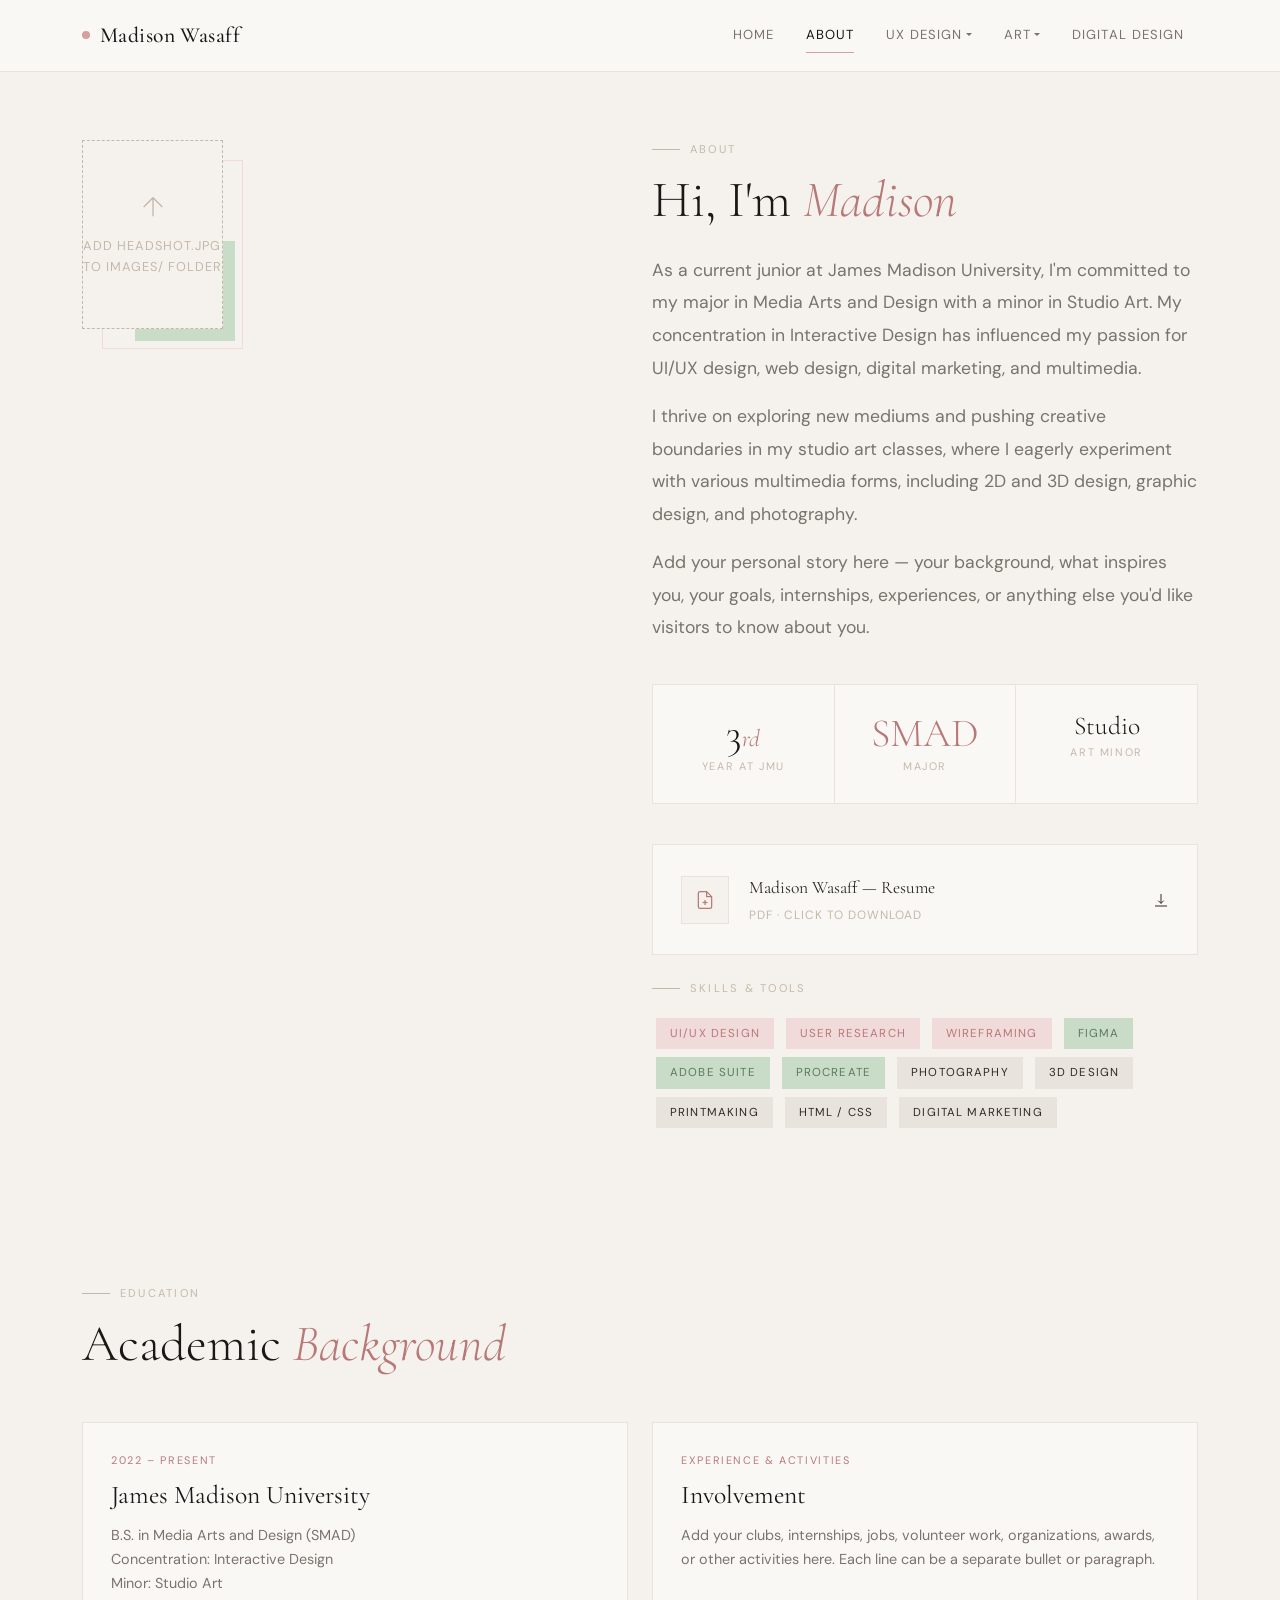
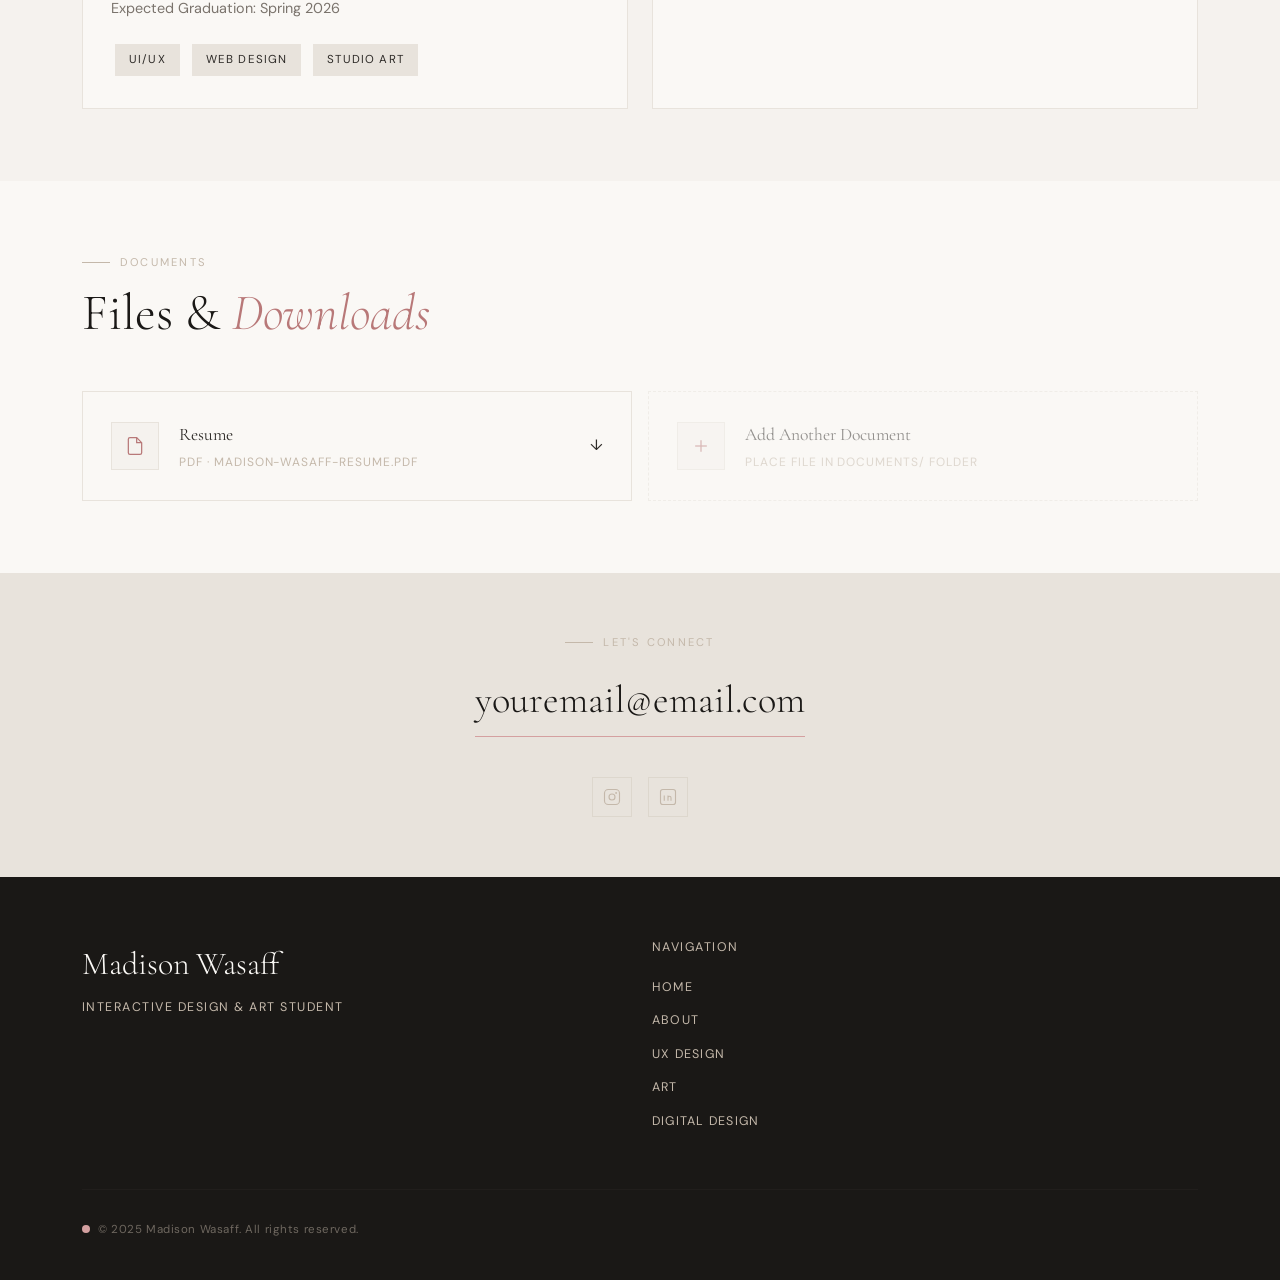
==== about.html @ e013f4d1 "Add files via upload test run" ====
<!doctype html>
<html lang="en">
<head>
  <meta charset="utf-8">
  <meta name="viewport" content="width=device-width, initial-scale=1">
  <meta name="description" content="About Madison Wasaff — Interactive Design & Art Student at JMU">
  <meta name="author" content="Madison Wasaff">
  <title>About · Madison Wasaff</title>
  <link href="https://cdn.jsdelivr.net/npm/bootstrap@5.3.8/dist/css/bootstrap.min.css" rel="stylesheet" integrity="sha384-sRIl4kxILFvY47J16cr9ZwB07vP4J8+LH7qKQnuqkuIAvNWLzeN8tE5YBujZqJLB" crossorigin="anonymous">
  <link href="style.css" rel="stylesheet">
</head>
<body class="page-fade">

<!-- ═══ NAVIGATION ═══ -->
<nav class="site-nav navbar navbar-expand-lg" id="siteNav">
  <div class="container">
    <a class="nav-brand navbar-brand" href="index.html">
      <span class="brand-dot"></span>
      Madison Wasaff
    </a>
    <button class="navbar-toggler" type="button" data-bs-toggle="collapse" data-bs-target="#navMenu">
      <span class="navbar-toggler-icon"></span>
    </button>
    <div class="collapse navbar-collapse justify-content-end" id="navMenu">
      <ul class="navbar-nav align-items-lg-center gap-lg-1">
        <li class="nav-item"><a class="nav-link" href="index.html">Home</a></li>
        <li class="nav-item"><a class="nav-link active" href="about.html">About</a></li>
        <li class="nav-item dropdown">
          <a class="nav-link dropdown-toggle" href="ux-design.html" role="button" data-bs-toggle="dropdown">UX Design</a>
          <ul class="dropdown-menu">
            <li><a class="dropdown-item" href="ux-design.html#research">User Research</a></li>
            <li><a class="dropdown-item" href="ux-design.html#narratives">User Narratives</a></li>
            <li><a class="dropdown-item" href="ux-design.html#ia">Information Architecture</a></li>
          </ul>
        </li>
        <li class="nav-item dropdown">
          <a class="nav-link dropdown-toggle" href="art.html" role="button" data-bs-toggle="dropdown">Art</a>
          <ul class="dropdown-menu">
            <li><a class="dropdown-item" href="art.html#3d">3D Design</a></li>
            <li><a class="dropdown-item" href="art.html#photography">Photography</a></li>
            <li><a class="dropdown-item" href="art.html#printmaking">Printmaking</a></li>
          </ul>
        </li>
        <li class="nav-item"><a class="nav-link" href="digital-design.html">Digital Design</a></li>
      </ul>
    </div>
  </div>
</nav>

<!-- ═══ ABOUT HERO ═══ -->
<section class="about-page-hero">
  <div class="container">
    <div class="row align-items-start gy-5">

      <div class="col-lg-5 fade-up">
        <div class="about-headshot">
          <!--
            ══════════════════════════════════════
            HEADSHOT PHOTO
            Place your photo at: images/headshot.jpg
            Recommended: portrait orientation, 400×530px+
            ══════════════════════════════════════
          -->
          <img
            src="images/headshot.jpg"
            alt="Madison Wasaff"
            onerror="this.parentElement.innerHTML='<div class=\'upload-placeholder\' style=\'aspect-ratio:3/4;max-width:400px\'><svg viewBox=\'0 0 24 24\'><path d=\'M12 5v14M5 12l7-7 7 7\'/></svg><span>Add headshot.jpg<br>to images/ folder</span></div>'"
          >
        </div>
      </div>

      <div class="col-lg-6 offset-lg-1 fade-up">
        <p class="section-label">About</p>
        <h1 class="section-title mb-4">Hi, I'm <em>Madison</em></h1>

        <p class="about-bio">
          As a current junior at James Madison University, I'm committed to my major
          in Media Arts and Design with a minor in Studio Art. My concentration in
          Interactive Design has influenced my passion for UI/UX design, web design,
          digital marketing, and multimedia.
        </p>
        <p class="about-bio">
          I thrive on exploring new mediums and pushing creative boundaries in my
          studio art classes, where I eagerly experiment with various multimedia
          forms, including 2D and 3D design, graphic design, and photography.
        </p>
        <p class="about-bio">
          <!--
            ══════════════════════════════════════
            PERSONAL BIO — edit this paragraph
            to include your own story, interests,
            goals, or experiences.
            ══════════════════════════════════════
          -->
          Add your personal story here — your background, what inspires you,
          your goals, internships, experiences, or anything else you'd like
          visitors to know about you.
        </p>

        <!-- Stats -->
        <div class="about-stats">
          <div class="stat-item">
            <div class="stat-number">3<em style="font-size:1.5rem;color:var(--pink-deep)">rd</em></div>
            <div class="stat-label">Year at JMU</div>
          </div>
          <div class="stat-item">
            <div class="stat-number" style="color:var(--pink-deep)">SMAD</div>
            <div class="stat-label">Major</div>
          </div>
          <div class="stat-item">
            <div class="stat-number" style="font-size:1.6rem">Studio</div>
            <div class="stat-label">Art Minor</div>
          </div>
        </div>

        <!-- Resume Download -->
        <div class="mb-4">
          <!--
            ══════════════════════════════════════
            RESUME PDF
            Place your resume at: documents/madison-wasaff-resume.pdf
            ══════════════════════════════════════
          -->
          <a href="documents/madison-wasaff-resume.pdf" class="doc-card" target="_blank">
            <div class="doc-icon">
              <svg width="20" height="20" viewBox="0 0 24 24" fill="none" stroke="currentColor" stroke-width="1.5">
                <path d="M14 2H6a2 2 0 00-2 2v16a2 2 0 002 2h12a2 2 0 002-2V8z"/>
                <polyline points="14 2 14 8 20 8"/>
                <line x1="12" y1="18" x2="12" y2="12"/>
                <line x1="9" y1="15" x2="15" y2="15"/>
              </svg>
            </div>
            <div>
              <div class="doc-name">Madison Wasaff — Resume</div>
              <div class="doc-meta">PDF · Click to Download</div>
            </div>
            <div class="ms-auto">
              <svg width="16" height="16" viewBox="0 0 24 24" fill="none" stroke="currentColor" stroke-width="1.5">
                <path d="M12 17V3M12 17l-4-4M12 17l4-4M3 21h18"/>
              </svg>
            </div>
          </a>
        </div>

        <!-- Skills -->
        <p class="section-label mt-4 mb-3">Skills &amp; Tools</p>
        <div>
          <!--
            ══════════════════════════════════════
            SKILLS — add or remove tags as needed
            ══════════════════════════════════════
          -->
          <span class="skill-tag pink">UI/UX Design</span>
          <span class="skill-tag pink">User Research</span>
          <span class="skill-tag pink">Wireframing</span>
          <span class="skill-tag green">Figma</span>
          <span class="skill-tag green">Adobe Suite</span>
          <span class="skill-tag green">Procreate</span>
          <span class="skill-tag">Photography</span>
          <span class="skill-tag">3D Design</span>
          <span class="skill-tag">Printmaking</span>
          <span class="skill-tag">HTML / CSS</span>
          <span class="skill-tag">Digital Marketing</span>
        </div>
      </div>

    </div>
  </div>
</section>

<!-- ═══ EDUCATION ═══ -->
<section class="py-5 bg-cream">
  <div class="container py-4">
    <p class="section-label fade-up">Education</p>
    <h2 class="section-title mb-5 fade-up">Academic <em>Background</em></h2>
    <div class="row gy-4">

      <div class="col-md-6 fade-up">
        <div class="project-card h-100">
          <div class="project-card-body">
            <p class="project-card-tag">2022 – Present</p>
            <h3 class="project-card-title">James Madison University</h3>
            <p class="project-card-desc">
              B.S. in Media Arts and Design (SMAD)<br>
              Concentration: Interactive Design<br>
              Minor: Studio Art<br>
              Expected Graduation: Spring 2026
            </p>
            <div>
              <span class="skill-tag">UI/UX</span>
              <span class="skill-tag">Web Design</span>
              <span class="skill-tag">Studio Art</span>
            </div>
          </div>
        </div>
      </div>

      <div class="col-md-6 fade-up">
        <div class="project-card h-100">
          <div class="project-card-body">
            <p class="project-card-tag">Experience &amp; Activities</p>
            <h3 class="project-card-title">Involvement</h3>
            <p class="project-card-desc">
              <!--
                ══════════════════════════════════════
                INVOLVEMENT — edit with your clubs,
                internships, jobs, organizations, etc.
                ══════════════════════════════════════
              -->
              Add your clubs, internships, jobs, volunteer work,
              organizations, awards, or other activities here.
              Each line can be a separate bullet or paragraph.
            </p>
          </div>
        </div>
      </div>

    </div>
  </div>
</section>

<!-- ═══ ADDITIONAL DOCUMENTS ═══ -->
<section class="py-5">
  <div class="container py-4">
    <p class="section-label fade-up">Documents</p>
    <h2 class="section-title mb-5 fade-up">Files &amp; <em>Downloads</em></h2>
    <div class="row g-3">
      <!--
        ══════════════════════════════════════
        ADDITIONAL DOCUMENTS
        To add a document:
          1. Place the file in the documents/ folder
          2. Copy one of the <div class="col-md-6"> blocks below
          3. Update the href, doc-name, and doc-meta
        ══════════════════════════════════════
      -->
      <div class="col-md-6 fade-up">
        <a href="documents/madison-wasaff-resume.pdf" class="doc-card" target="_blank">
          <div class="doc-icon">
            <svg width="20" height="20" viewBox="0 0 24 24" fill="none" stroke="currentColor" stroke-width="1.5">
              <path d="M14 2H6a2 2 0 00-2 2v16a2 2 0 002 2h12a2 2 0 002-2V8z"/>
              <polyline points="14 2 14 8 20 8"/>
            </svg>
          </div>
          <div>
            <div class="doc-name">Resume</div>
            <div class="doc-meta">PDF · madison-wasaff-resume.pdf</div>
          </div>
          <div class="ms-auto">↓</div>
        </a>
      </div>
      <div class="col-md-6 fade-up">
        <!--
          Example: add a second document here
          <a href="documents/your-file.pdf" class="doc-card" target="_blank">
            <div class="doc-icon">...</div>
            <div>
              <div class="doc-name">Document Title</div>
              <div class="doc-meta">PDF · description</div>
            </div>
          </a>
        -->
        <div class="doc-card" style="border-style:dashed;opacity:0.5;cursor:default;">
          <div class="doc-icon">
            <svg width="20" height="20" viewBox="0 0 24 24" fill="none" stroke="currentColor" stroke-width="1.5">
              <line x1="12" y1="5" x2="12" y2="19"/><line x1="5" y1="12" x2="19" y2="12"/>
            </svg>
          </div>
          <div>
            <div class="doc-name">Add Another Document</div>
            <div class="doc-meta">Place file in documents/ folder</div>
          </div>
        </div>
      </div>
    </div>
  </div>
</section>

<!-- ═══ CONTACT ═══ -->
<section class="contact-strip">
  <div class="container">
    <p class="section-label justify-content-center mb-3">Let's Connect</p>
    <a href="mailto:youremail@email.com" class="contact-email d-inline-block mb-4">
      youremail@email.com
    </a>
    <br>
    <div class="d-flex justify-content-center gap-3 mt-3">
      <a href="#" class="social-btn" title="Instagram" target="_blank">
        <svg width="18" height="18" viewBox="0 0 24 24" fill="none" stroke="currentColor" stroke-width="1.5">
          <rect x="2" y="2" width="20" height="20" rx="5"/>
          <circle cx="12" cy="12" r="4"/>
          <circle cx="17.5" cy="6.5" r="0.5" fill="currentColor"/>
        </svg>
      </a>
      <a href="#" class="social-btn" title="LinkedIn" target="_blank">
        <svg width="18" height="18" viewBox="0 0 24 24" fill="none" stroke="currentColor" stroke-width="1.5">
          <rect x="2" y="2" width="20" height="20" rx="3"/>
          <path d="M7 10v7M7 7v.01M12 17v-4a2 2 0 014 0v4M12 10v7"/>
        </svg>
      </a>
    </div>
  </div>
</section>

<!-- ═══ FOOTER ═══ -->
<footer class="site-footer">
  <div class="container">
    <div class="row align-items-start gy-4">
      <div class="col-lg-5">
        <p class="footer-name">Madison Wasaff</p>
        <p class="footer-tagline">Interactive Design &amp; Art Student</p>
      </div>
      <div class="col-lg-3 offset-lg-1">
        <p class="footer-tagline mb-3">Navigation</p>
        <ul class="list-unstyled">
          <li class="mb-2"><a class="footer-link" href="index.html">Home</a></li>
          <li class="mb-2"><a class="footer-link" href="about.html">About</a></li>
          <li class="mb-2"><a class="footer-link" href="ux-design.html">UX Design</a></li>
          <li class="mb-2"><a class="footer-link" href="art.html">Art</a></li>
          <li class="mb-2"><a class="footer-link" href="digital-design.html">Digital Design</a></li>
        </ul>
      </div>
    </div>
    <hr class="footer-divider">
    <p class="footer-copy mb-0"><span class="footer-accent-dot"></span>&copy; 2025 Madison Wasaff. All rights reserved.</p>
  </div>
</footer>

<script src="https://cdn.jsdelivr.net/npm/bootstrap@5.3.8/dist/js/bootstrap.bundle.min.js" integrity="sha384-FKyoEForCGlyvwx9Hj09JcYn3nv7wiPVlz7YYwJrWVcXK/BmnVDxM+D2scQbITxI" crossorigin="anonymous"></script>
<script>
  const nav = document.getElementById('siteNav');
  window.addEventListener('scroll', () => nav.classList.toggle('scrolled', window.scrollY > 20));
  const observer = new IntersectionObserver((e) => e.forEach(x => { if(x.isIntersecting) x.target.classList.add('visible'); }), {threshold: 0.12});
  document.querySelectorAll('.fade-up').forEach(el => observer.observe(el));
</script>
</body>
</html>
---- style.css ----
/* =============================================
   MADISON WASAFF PORTFOLIO — style.css
   Bootstrap 5.3.8 + Custom CSS
   ============================================= */

/* ── Google Fonts ── */
@import url('https://fonts.googleapis.com/css2?family=Cormorant+Garamond:ital,wght@0,300;0,400;0,500;0,600;1,300;1,400&family=DM+Sans:wght@300;400;500&display=swap');

/* ── CSS Variables ── */
:root {
  --cream:       #f5f2ee;
  --warm-white:  #faf8f5;
  --stone:       #e8e3dc;
  --taupe:       #c4b8aa;
  --charcoal:    #2e2b28;
  --ink:         #1a1816;
  --muted:       #7a736c;
  --pink:        #d4a0a0;
  --pink-light:  #f0dada;
  --pink-deep:   #b87878;
  --green:       #8aaa8a;
  --green-light: #c8dcc8;
  --green-deep:  #5c7a5c;

  --font-display: 'Cormorant Garamond', Georgia, serif;
  --font-body:    'DM Sans', sans-serif;

  --nav-height: 72px;
  --transition: 0.35s cubic-bezier(0.25, 0.46, 0.45, 0.94);
}

/* ── Base ── */
*, *::before, *::after { box-sizing: border-box; }

html { scroll-behavior: smooth; }

body {
  font-family: var(--font-body);
  background-color: var(--warm-white);
  color: var(--charcoal);
  font-size: 15px;
  line-height: 1.7;
  overflow-x: hidden;
}

img { max-width: 100%; height: auto; display: block; }

a { color: inherit; text-decoration: none; }

h1, h2, h3, h4, h5, h6 {
  font-family: var(--font-display);
  font-weight: 400;
  line-height: 1.2;
  color: var(--ink);
}

/* ── Utility ── */
.text-pink    { color: var(--pink-deep); }
.text-green   { color: var(--green-deep); }
.text-muted-custom { color: var(--muted); }
.bg-cream     { background-color: var(--cream); }
.bg-stone     { background-color: var(--stone); }
.font-display { font-family: var(--font-display); }

/* ── Navbar ── */
.site-nav {
  background: rgba(250, 248, 245, 0.95);
  backdrop-filter: blur(12px);
  border-bottom: 1px solid var(--stone);
  height: var(--nav-height);
  position: fixed;
  top: 0; left: 0; right: 0;
  z-index: 1000;
  transition: box-shadow var(--transition);
}
.site-nav.scrolled {
  box-shadow: 0 2px 20px rgba(46,43,40,0.08);
}

.nav-brand {
  font-family: var(--font-display);
  font-size: 1.35rem;
  font-weight: 500;
  letter-spacing: 0.02em;
  color: var(--ink);
  display: flex;
  align-items: center;
  gap: 10px;
}
.nav-brand .brand-dot {
  width: 8px; height: 8px;
  border-radius: 50%;
  background: var(--pink);
  display: inline-block;
}

/* Nav links */
.navbar-nav .nav-link {
  font-family: var(--font-body);
  font-size: 0.82rem;
  font-weight: 400;
  letter-spacing: 0.08em;
  text-transform: uppercase;
  color: var(--muted);
  padding: 6px 14px !important;
  transition: color var(--transition);
}
.navbar-nav .nav-link:hover,
.navbar-nav .nav-link.active {
  color: var(--ink);
}
.navbar-nav .nav-link.active {
  position: relative;
}
.navbar-nav .nav-link.active::after {
  content: '';
  position: absolute;
  bottom: 0; left: 14px; right: 14px;
  height: 1px;
  background: var(--pink);
}

/* Dropdown */
.dropdown-menu {
  border: 1px solid var(--stone);
  border-radius: 0;
  background: var(--warm-white);
  box-shadow: 0 8px 32px rgba(46,43,40,0.1);
  padding: 8px 0;
  min-width: 190px;
  margin-top: 4px !important;
}
.dropdown-item {
  font-size: 0.8rem;
  letter-spacing: 0.06em;
  text-transform: uppercase;
  color: var(--muted);
  padding: 8px 20px;
  transition: all var(--transition);
}
.dropdown-item:hover {
  background: var(--pink-light);
  color: var(--ink);
}

/* Hamburger */
.navbar-toggler {
  border: 1px solid var(--stone);
  border-radius: 0;
  padding: 6px 10px;
}
.navbar-toggler:focus { box-shadow: none; }
.navbar-toggler-icon {
  background-image: url("data:image/svg+xml,%3csvg xmlns='http://www.w3.org/2000/svg' viewBox='0 0 30 30'%3e%3cpath stroke='%237a736c' stroke-linecap='square' stroke-width='1.5' d='M4 7h22M4 15h22M4 23h22'/%3e%3c/svg%3e");
}

/* Page offset for fixed nav */
.page-top { padding-top: var(--nav-height); }

/* ── HERO ── */
.hero {
  min-height: 100vh;
  display: flex;
  flex-direction: column;
  justify-content: center;
  background-color: var(--cream);
  position: relative;
  overflow: hidden;
  padding-top: var(--nav-height);
}

/* Decorative background lines */
.hero::before {
  content: '';
  position: absolute;
  top: 0; right: 0;
  width: 45%;
  height: 100%;
  background: var(--stone);
  clip-path: polygon(15% 0, 100% 0, 100% 100%, 0% 100%);
  z-index: 0;
}
.hero::after {
  content: '';
  position: absolute;
  bottom: 60px; left: 50px;
  width: 120px; height: 120px;
  border-radius: 50%;
  background: var(--pink-light);
  opacity: 0.5;
  z-index: 0;
}

.hero-content { position: relative; z-index: 1; }

.hero-eyebrow {
  font-size: 0.75rem;
  letter-spacing: 0.2em;
  text-transform: uppercase;
  color: var(--pink-deep);
  margin-bottom: 20px;
  display: flex;
  align-items: center;
  gap: 12px;
}
.hero-eyebrow::before {
  content: '';
  display: inline-block;
  width: 40px; height: 1px;
  background: var(--pink);
}

.hero-name {
  font-size: clamp(3.5rem, 8vw, 7rem);
  font-weight: 300;
  line-height: 1;
  margin-bottom: 20px;
  color: var(--ink);
}
.hero-name em {
  font-style: italic;
  color: var(--pink-deep);
}

.hero-subtitle {
  font-family: var(--font-body);
  font-size: 1rem;
  letter-spacing: 0.05em;
  color: var(--muted);
  margin-bottom: 40px;
  text-transform: uppercase;
}

.hero-image-wrap {
  position: relative;
  z-index: 1;
}
.hero-image-wrap img {
  width: 100%;
  max-width: 480px;
  aspect-ratio: 3/4;
  object-fit: cover;
  margin-left: auto;
  display: block;
}
.hero-image-wrap::before {
  content: '';
  position: absolute;
  top: -16px; right: -16px;
  width: 100%; height: 100%;
  border: 1px solid var(--taupe);
  z-index: -1;
}

.hero-scroll-hint {
  position: absolute;
  bottom: 30px; left: 50%;
  transform: translateX(-50%);
  font-size: 0.7rem;
  letter-spacing: 0.15em;
  text-transform: uppercase;
  color: var(--taupe);
  display: flex;
  flex-direction: column;
  align-items: center;
  gap: 8px;
  z-index: 1;
}
.hero-scroll-hint::after {
  content: '';
  display: block;
  width: 1px; height: 50px;
  background: var(--taupe);
  animation: scrollLine 2s ease-in-out infinite;
}
@keyframes scrollLine {
  0%, 100% { opacity: 0.3; transform: scaleY(0.5); }
  50%       { opacity: 1;   transform: scaleY(1); }
}

/* ── Buttons ── */
.btn-portfolio {
  display: inline-flex;
  align-items: center;
  gap: 10px;
  font-size: 0.78rem;
  letter-spacing: 0.12em;
  text-transform: uppercase;
  padding: 14px 28px;
  border: 1px solid var(--charcoal);
  background: transparent;
  color: var(--charcoal);
  transition: all var(--transition);
  cursor: pointer;
}
.btn-portfolio:hover {
  background: var(--charcoal);
  color: var(--warm-white);
}
.btn-portfolio-pink {
  border-color: var(--pink);
  color: var(--pink-deep);
}
.btn-portfolio-pink:hover {
  background: var(--pink);
  color: var(--ink);
}
.btn-portfolio-green {
  border-color: var(--green);
  color: var(--green-deep);
}
.btn-portfolio-green:hover {
  background: var(--green);
  color: var(--ink);
}

/* ── Section Styles ── */
.section-label {
  font-size: 0.7rem;
  letter-spacing: 0.2em;
  text-transform: uppercase;
  color: var(--taupe);
  margin-bottom: 12px;
  display: flex;
  align-items: center;
  gap: 10px;
}
.section-label::before {
  content: '';
  display: inline-block;
  width: 28px; height: 1px;
  background: var(--taupe);
}

.section-title {
  font-family: var(--font-display);
  font-size: clamp(2rem, 4vw, 3.2rem);
  font-weight: 300;
  color: var(--ink);
  line-height: 1.15;
  margin-bottom: 0;
}
.section-title em { font-style: italic; color: var(--pink-deep); }

/* ── Portfolio Grid (Home) ── */
.work-grid { padding: 80px 0; }

.work-card {
  position: relative;
  overflow: hidden;
  cursor: pointer;
  background: var(--stone);
}
.work-card img {
  width: 100%;
  aspect-ratio: 4/3;
  object-fit: cover;
  transition: transform 0.6s cubic-bezier(0.25, 0.46, 0.45, 0.94);
}
.work-card:hover img { transform: scale(1.04); }

.work-card-overlay {
  position: absolute;
  inset: 0;
  background: linear-gradient(to top, rgba(26,24,22,0.75) 0%, transparent 55%);
  display: flex;
  flex-direction: column;
  justify-content: flex-end;
  padding: 28px;
  opacity: 0;
  transition: opacity var(--transition);
}
.work-card:hover .work-card-overlay { opacity: 1; }

.work-card-title {
  font-family: var(--font-display);
  font-size: 1.6rem;
  font-weight: 300;
  color: #fff;
  margin-bottom: 6px;
}
.work-card-tag {
  font-size: 0.7rem;
  letter-spacing: 0.15em;
  text-transform: uppercase;
  color: var(--pink-light);
}

.work-card-label {
  position: absolute;
  top: 16px; left: 16px;
  background: rgba(250,248,245,0.92);
  padding: 6px 14px;
  font-size: 0.7rem;
  letter-spacing: 0.12em;
  text-transform: uppercase;
  color: var(--ink);
}

/* Large feature card */
.work-card-lg img { aspect-ratio: 3/4; }

/* ── About Preview ── */
.about-preview {
  padding: 100px 0;
  background: var(--cream);
  position: relative;
}
.about-preview-image {
  position: relative;
}
.about-preview-image img {
  width: 100%;
  max-width: 420px;
  aspect-ratio: 3/4;
  object-fit: cover;
  object-position: top;
}
.about-preview-image::after {
  content: '';
  position: absolute;
  bottom: -20px; right: -20px;
  width: 60%; height: 60%;
  background: var(--pink-light);
  z-index: -1;
}
.about-preview-accent {
  position: absolute;
  top: -20px; left: -20px;
  width: 80px; height: 80px;
  border: 1px solid var(--green-light);
}

.about-body {
  font-size: 1.05rem;
  color: var(--muted);
  line-height: 1.8;
  margin-bottom: 32px;
}

/* ── Gallery Pages ── */
.gallery-hero {
  padding: 120px 0 60px;
  background: var(--cream);
}
.gallery-hero-title {
  font-size: clamp(3rem, 6vw, 5rem);
  font-weight: 300;
  color: var(--ink);
}

.gallery-filter {
  display: flex;
  gap: 8px;
  flex-wrap: wrap;
  margin-bottom: 40px;
}
.filter-btn {
  font-size: 0.72rem;
  letter-spacing: 0.1em;
  text-transform: uppercase;
  padding: 8px 18px;
  border: 1px solid var(--stone);
  background: transparent;
  color: var(--muted);
  cursor: pointer;
  transition: all var(--transition);
}
.filter-btn:hover, .filter-btn.active {
  border-color: var(--pink);
  color: var(--pink-deep);
  background: var(--pink-light);
}

/* Masonry-style gallery */
.gallery-grid {
  columns: 3 280px;
  gap: 16px;
  padding: 0 0 80px;
}
.gallery-item {
  break-inside: avoid;
  margin-bottom: 16px;
  position: relative;
  overflow: hidden;
  cursor: pointer;
}
.gallery-item img {
  width: 100%;
  transition: transform 0.5s var(--transition);
  display: block;
}
.gallery-item:hover img { transform: scale(1.03); }
.gallery-item-caption {
  position: absolute;
  bottom: 0; left: 0; right: 0;
  background: rgba(26,24,22,0.65);
  color: #fff;
  padding: 14px 16px;
  font-size: 0.78rem;
  letter-spacing: 0.08em;
  transform: translateY(100%);
  transition: transform var(--transition);
}
.gallery-item:hover .gallery-item-caption { transform: translateY(0); }

/* Uniform grid option */
.gallery-uniform {
  display: grid;
  grid-template-columns: repeat(auto-fill, minmax(280px, 1fr));
  gap: 16px;
  padding-bottom: 80px;
}
.gallery-uniform .gallery-item img {
  aspect-ratio: 1;
  object-fit: cover;
}

/* ── UX Project Cards ── */
.project-card {
  border: 1px solid var(--stone);
  background: var(--warm-white);
  transition: transform var(--transition), box-shadow var(--transition);
  overflow: hidden;
}
.project-card:hover {
  transform: translateY(-4px);
  box-shadow: 0 20px 40px rgba(46,43,40,0.1);
}
.project-card img {
  width: 100%;
  aspect-ratio: 16/9;
  object-fit: cover;
}
.project-card-body {
  padding: 28px;
}
.project-card-tag {
  font-size: 0.68rem;
  letter-spacing: 0.15em;
  text-transform: uppercase;
  color: var(--pink-deep);
  margin-bottom: 10px;
}
.project-card-title {
  font-family: var(--font-display);
  font-size: 1.6rem;
  font-weight: 400;
  margin-bottom: 12px;
  color: var(--ink);
}
.project-card-desc {
  font-size: 0.9rem;
  color: var(--muted);
  line-height: 1.7;
  margin-bottom: 20px;
}

/* ── Document/Resume Section ── */
.doc-card {
  border: 1px solid var(--stone);
  padding: 28px;
  display: flex;
  align-items: center;
  gap: 20px;
  transition: all var(--transition);
  background: var(--warm-white);
  text-decoration: none;
  color: var(--charcoal);
}
.doc-card:hover {
  border-color: var(--pink);
  background: var(--pink-light);
  color: var(--ink);
}
.doc-icon {
  width: 48px; height: 48px;
  background: var(--cream);
  border: 1px solid var(--stone);
  display: flex; align-items: center; justify-content: center;
  font-size: 1.2rem;
  flex-shrink: 0;
  color: var(--pink-deep);
}
.doc-name {
  font-family: var(--font-display);
  font-size: 1.1rem;
  font-weight: 400;
  margin-bottom: 2px;
}
.doc-meta {
  font-size: 0.75rem;
  letter-spacing: 0.08em;
  text-transform: uppercase;
  color: var(--taupe);
}

/* ── Placeholder Upload Boxes ── */
.upload-placeholder {
  border: 1px dashed var(--taupe);
  aspect-ratio: 4/3;
  display: flex;
  flex-direction: column;
  align-items: center;
  justify-content: center;
  gap: 12px;
  background: var(--cream);
  color: var(--taupe);
  font-size: 0.8rem;
  letter-spacing: 0.08em;
  text-transform: uppercase;
  transition: all var(--transition);
}
.upload-placeholder:hover {
  border-color: var(--pink);
  background: var(--pink-light);
  color: var(--pink-deep);
}
.upload-placeholder svg {
  width: 32px; height: 32px;
  stroke: currentColor;
  fill: none;
  stroke-width: 1;
}

/* ── Skills / Tags ── */
.skill-tag {
  display: inline-block;
  font-size: 0.72rem;
  letter-spacing: 0.1em;
  text-transform: uppercase;
  padding: 6px 14px;
  background: var(--stone);
  color: var(--charcoal);
  margin: 4px;
  transition: all var(--transition);
}
.skill-tag:hover { background: var(--green-light); color: var(--green-deep); }
.skill-tag.pink  { background: var(--pink-light);  color: var(--pink-deep); }
.skill-tag.green { background: var(--green-light); color: var(--green-deep); }

/* ── Footer ── */
.site-footer {
  background: var(--ink);
  color: var(--taupe);
  padding: 60px 0 40px;
}
.footer-name {
  font-family: var(--font-display);
  font-size: 2rem;
  font-weight: 300;
  color: var(--warm-white);
  margin-bottom: 6px;
}
.footer-tagline {
  font-size: 0.78rem;
  letter-spacing: 0.12em;
  text-transform: uppercase;
  color: var(--taupe);
}
.footer-divider {
  border-color: rgba(196, 184, 170, 0.15);
  margin: 40px 0 30px;
}
.footer-link {
  font-size: 0.78rem;
  letter-spacing: 0.1em;
  text-transform: uppercase;
  color: var(--taupe);
  transition: color var(--transition);
}
.footer-link:hover { color: var(--pink-light); }

.social-btn {
  width: 40px; height: 40px;
  border: 1px solid rgba(196,184,170,0.3);
  display: inline-flex;
  align-items: center;
  justify-content: center;
  color: var(--taupe);
  transition: all var(--transition);
  font-size: 0.9rem;
}
.social-btn:hover {
  border-color: var(--pink);
  color: var(--pink-light);
  background: rgba(212,160,160,0.1);
}
.footer-copy {
  font-size: 0.72rem;
  letter-spacing: 0.05em;
  color: rgba(196,184,170,0.5);
}
.footer-accent-dot {
  width: 8px; height: 8px;
  border-radius: 50%;
  background: var(--pink);
  display: inline-block;
  margin-right: 8px;
}

/* ── About Page ── */
.about-page-hero {
  padding: 140px 0 80px;
  background: var(--cream);
}
.about-headshot {
  position: relative;
  display: inline-block;
}
.about-headshot img {
  width: 100%;
  max-width: 400px;
  aspect-ratio: 3/4;
  object-fit: cover;
  object-position: top;
}
.about-headshot::before {
  content: '';
  position: absolute;
  top: 20px; left: 20px;
  width: 100%; height: 100%;
  border: 1px solid var(--pink-light);
  z-index: -1;
}
.about-headshot::after {
  content: '';
  position: absolute;
  bottom: -12px; right: -12px;
  width: 100px; height: 100px;
  background: var(--green-light);
  z-index: -1;
}

.about-bio {
  font-size: 1.1rem;
  color: var(--muted);
  line-height: 1.85;
}

.about-stats {
  display: grid;
  grid-template-columns: repeat(3, 1fr);
  gap: 1px;
  background: var(--stone);
  border: 1px solid var(--stone);
  margin: 40px 0;
}
.stat-item {
  background: var(--warm-white);
  padding: 28px 20px;
  text-align: center;
}
.stat-number {
  font-family: var(--font-display);
  font-size: 2.5rem;
  font-weight: 300;
  color: var(--ink);
  line-height: 1;
  margin-bottom: 4px;
}
.stat-label {
  font-size: 0.68rem;
  letter-spacing: 0.15em;
  text-transform: uppercase;
  color: var(--taupe);
}

/* ── Contact strip ── */
.contact-strip {
  background: var(--stone);
  padding: 60px 0;
  text-align: center;
}
.contact-email {
  font-family: var(--font-display);
  font-size: clamp(1.5rem, 3vw, 2.5rem);
  color: var(--ink);
  font-weight: 300;
  border-bottom: 1px solid var(--pink);
  padding-bottom: 2px;
  transition: color var(--transition);
}
.contact-email:hover { color: var(--pink-deep); }

/* ── Animations ── */
.fade-up {
  opacity: 0;
  transform: translateY(30px);
  transition: opacity 0.7s ease, transform 0.7s ease;
}
.fade-up.visible {
  opacity: 1;
  transform: translateY(0);
}

/* ── Lightbox overlay ── */
.lightbox-overlay {
  position: fixed;
  inset: 0;
  background: rgba(26,24,22,0.92);
  z-index: 9999;
  display: none;
  align-items: center;
  justify-content: center;
  padding: 20px;
}
.lightbox-overlay.open { display: flex; }
.lightbox-overlay img {
  max-width: 90vw;
  max-height: 90vh;
  object-fit: contain;
}
.lightbox-close {
  position: absolute;
  top: 24px; right: 24px;
  color: var(--taupe);
  font-size: 1.5rem;
  cursor: pointer;
  background: none; border: none;
  line-height: 1;
}
.lightbox-close:hover { color: #fff; }

/* ── Responsive ── */
@media (max-width: 991.98px) {
  .hero::before { display: none; }
  .hero-image-wrap img { max-width: 100%; }
  .gallery-grid { columns: 2 200px; }
  .about-stats { grid-template-columns: 1fr; }
}
@media (max-width: 575.98px) {
  .gallery-grid { columns: 1; }
  .hero-name { font-size: 3rem; }
}

/* ── Page Transitions ── */
.page-fade {
  animation: pageFade 0.5s ease;
}
@keyframes pageFade {
  from { opacity: 0; transform: translateY(16px); }
  to   { opacity: 1; transform: translateY(0); }
}

/* Pink accent underline for headings */
.underline-pink {
  position: relative;
  display: inline-block;
}
.underline-pink::after {
  content: '';
  position: absolute;
  bottom: -6px; left: 0;
  width: 100%; height: 1px;
  background: var(--pink);
}

/* Thin horizontal rule */
.hr-thin {
  border: none;
  border-top: 1px solid var(--stone);
  margin: 0;
}
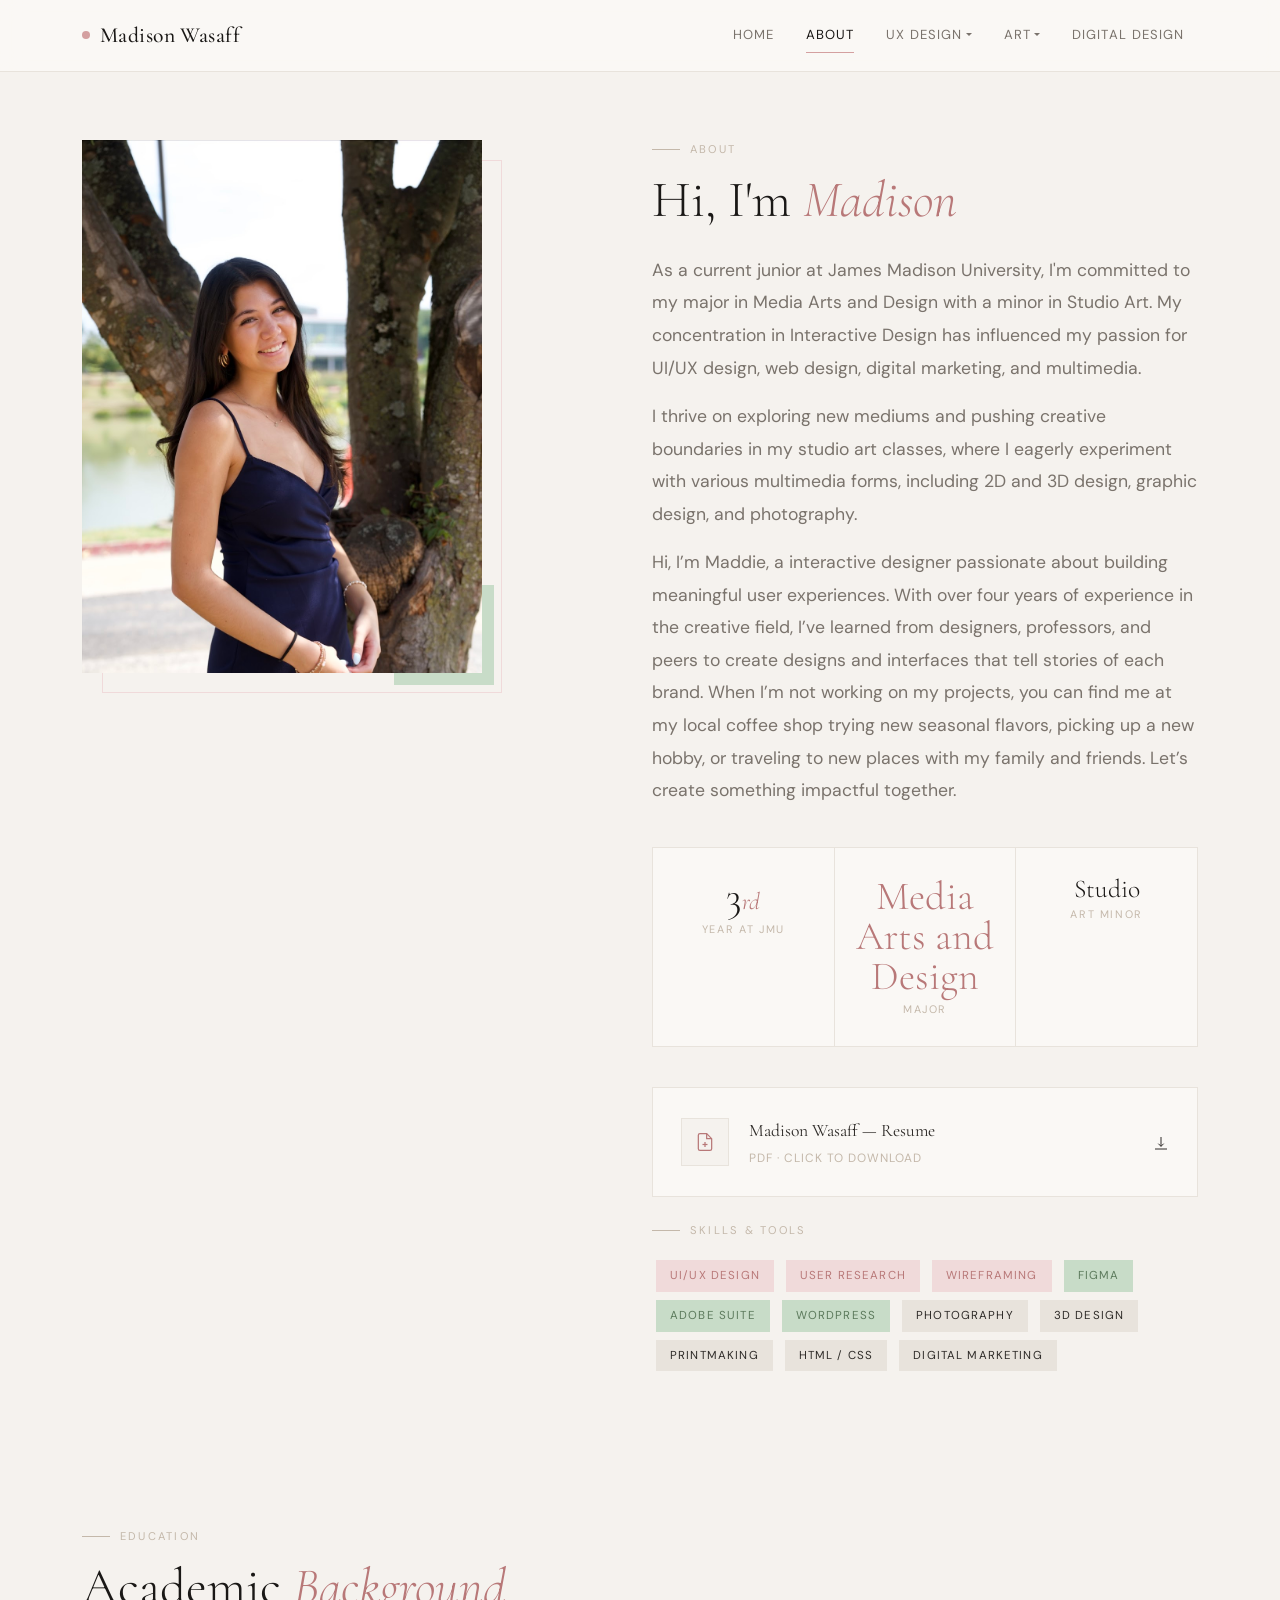
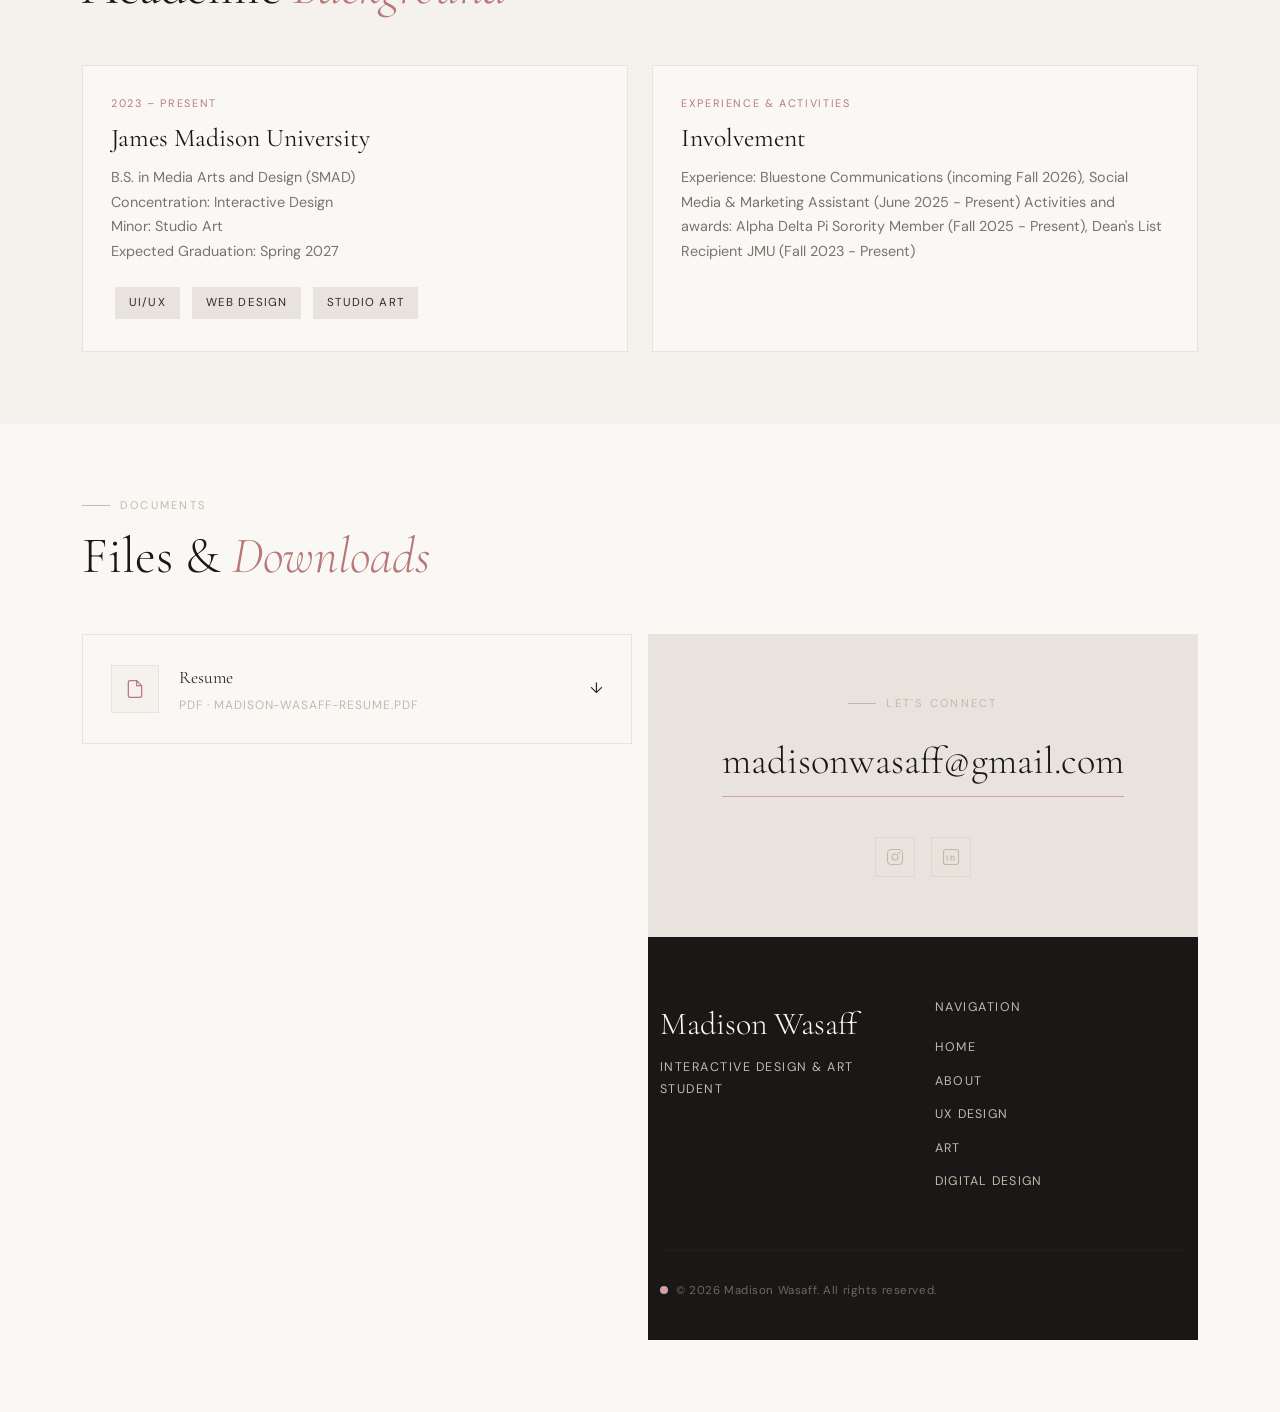
==== commit dd126eba: "Add files via upload 4/16 update" ====
--- a/about.html
+++ b/about.html
@@ -92,9 +92,8 @@
             goals, or experiences.
             ══════════════════════════════════════
           -->
-          Add your personal story here — your background, what inspires you,
-          your goals, internships, experiences, or anything else you'd like
-          visitors to know about you.
+          Hi, I’m Maddie, a interactive designer passionate about building meaningful user experiences. With over four years of experience in the creative field, I’ve learned from designers, professors, and peers to create designs and interfaces that tell stories of each brand. When I’m not working on my projects, you can find me at my local coffee shop trying new seasonal flavors, picking up a new hobby, or traveling to new places with my family and friends. Let’s create something impactful together. 
+
         </p>
 
         <!-- Stats -->
@@ -104,7 +103,7 @@
             <div class="stat-label">Year at JMU</div>
           </div>
           <div class="stat-item">
-            <div class="stat-number" style="color:var(--pink-deep)">SMAD</div>
+            <div class="stat-number" style="color:var(--pink-deep)">Media Arts and Design</div>
             <div class="stat-label">Major</div>
           </div>
           <div class="stat-item">
@@ -155,7 +154,7 @@
           <span class="skill-tag pink">Wireframing</span>
           <span class="skill-tag green">Figma</span>
           <span class="skill-tag green">Adobe Suite</span>
-          <span class="skill-tag green">Procreate</span>
+          <span class="skill-tag green">Wordpress</span>
           <span class="skill-tag">Photography</span>
           <span class="skill-tag">3D Design</span>
           <span class="skill-tag">Printmaking</span>
@@ -178,13 +177,13 @@
       <div class="col-md-6 fade-up">
         <div class="project-card h-100">
           <div class="project-card-body">
-            <p class="project-card-tag">2022 – Present</p>
+            <p class="project-card-tag">2023 – Present</p>
             <h3 class="project-card-title">James Madison University</h3>
             <p class="project-card-desc">
               B.S. in Media Arts and Design (SMAD)<br>
               Concentration: Interactive Design<br>
               Minor: Studio Art<br>
-              Expected Graduation: Spring 2026
+              Expected Graduation: Spring 2027
             </p>
             <div>
               <span class="skill-tag">UI/UX</span>
@@ -207,9 +206,8 @@
                 internships, jobs, organizations, etc.
                 ══════════════════════════════════════
               -->
-              Add your clubs, internships, jobs, volunteer work,
-              organizations, awards, or other activities here.
-              Each line can be a separate bullet or paragraph.
+              Experience: Bluestone Communications (incoming Fall 2026), Social Media & Marketing Assistant (June 2025 - Present)
+              Activities and awards: Alpha Delta Pi Sorority Member (Fall 2025 - Present), Dean's List Recipient JMU (Fall 2023 - Present) 
             </p>
           </div>
         </div>
@@ -250,49 +248,24 @@
         </a>
       </div>
       <div class="col-md-6 fade-up">
-        <!--
-          Example: add a second document here
-          <a href="documents/your-file.pdf" class="doc-card" target="_blank">
-            <div class="doc-icon">...</div>
-            <div>
-              <div class="doc-name">Document Title</div>
-              <div class="doc-meta">PDF · description</div>
-            </div>
-          </a>
-        -->
-        <div class="doc-card" style="border-style:dashed;opacity:0.5;cursor:default;">
-          <div class="doc-icon">
-            <svg width="20" height="20" viewBox="0 0 24 24" fill="none" stroke="currentColor" stroke-width="1.5">
-              <line x1="12" y1="5" x2="12" y2="19"/><line x1="5" y1="12" x2="19" y2="12"/>
-            </svg>
-          </div>
-          <div>
-            <div class="doc-name">Add Another Document</div>
-            <div class="doc-meta">Place file in documents/ folder</div>
-          </div>
-        </div>
-      </div>
-    </div>
-  </div>
-</section>
 
 <!-- ═══ CONTACT ═══ -->
 <section class="contact-strip">
   <div class="container">
     <p class="section-label justify-content-center mb-3">Let's Connect</p>
-    <a href="mailto:youremail@email.com" class="contact-email d-inline-block mb-4">
-      youremail@email.com
+    <a href="mailto:madisonwasaff@gmail.com" class="contact-email d-inline-block mb-4">
+      madisonwasaff@gmail.com
     </a>
     <br>
     <div class="d-flex justify-content-center gap-3 mt-3">
-      <a href="#" class="social-btn" title="Instagram" target="_blank">
+      <a href="#https://www.instagram.com/sstudiomaddie/" class="social-btn" title="Instagram" target="_blank">
         <svg width="18" height="18" viewBox="0 0 24 24" fill="none" stroke="currentColor" stroke-width="1.5">
           <rect x="2" y="2" width="20" height="20" rx="5"/>
           <circle cx="12" cy="12" r="4"/>
           <circle cx="17.5" cy="6.5" r="0.5" fill="currentColor"/>
         </svg>
       </a>
-      <a href="#" class="social-btn" title="LinkedIn" target="_blank">
+      <a href="#https://www.linkedin.com/in/madison-wasaff-1714142a8/" class="social-btn" title="LinkedIn" target="_blank">
         <svg width="18" height="18" viewBox="0 0 24 24" fill="none" stroke="currentColor" stroke-width="1.5">
           <rect x="2" y="2" width="20" height="20" rx="3"/>
           <path d="M7 10v7M7 7v.01M12 17v-4a2 2 0 014 0v4M12 10v7"/>
@@ -322,7 +295,7 @@
       </div>
     </div>
     <hr class="footer-divider">
-    <p class="footer-copy mb-0"><span class="footer-accent-dot"></span>&copy; 2025 Madison Wasaff. All rights reserved.</p>
+    <p class="footer-copy mb-0"><span class="footer-accent-dot"></span>&copy; 2026 Madison Wasaff. All rights reserved.</p>
   </div>
 </footer>
 
